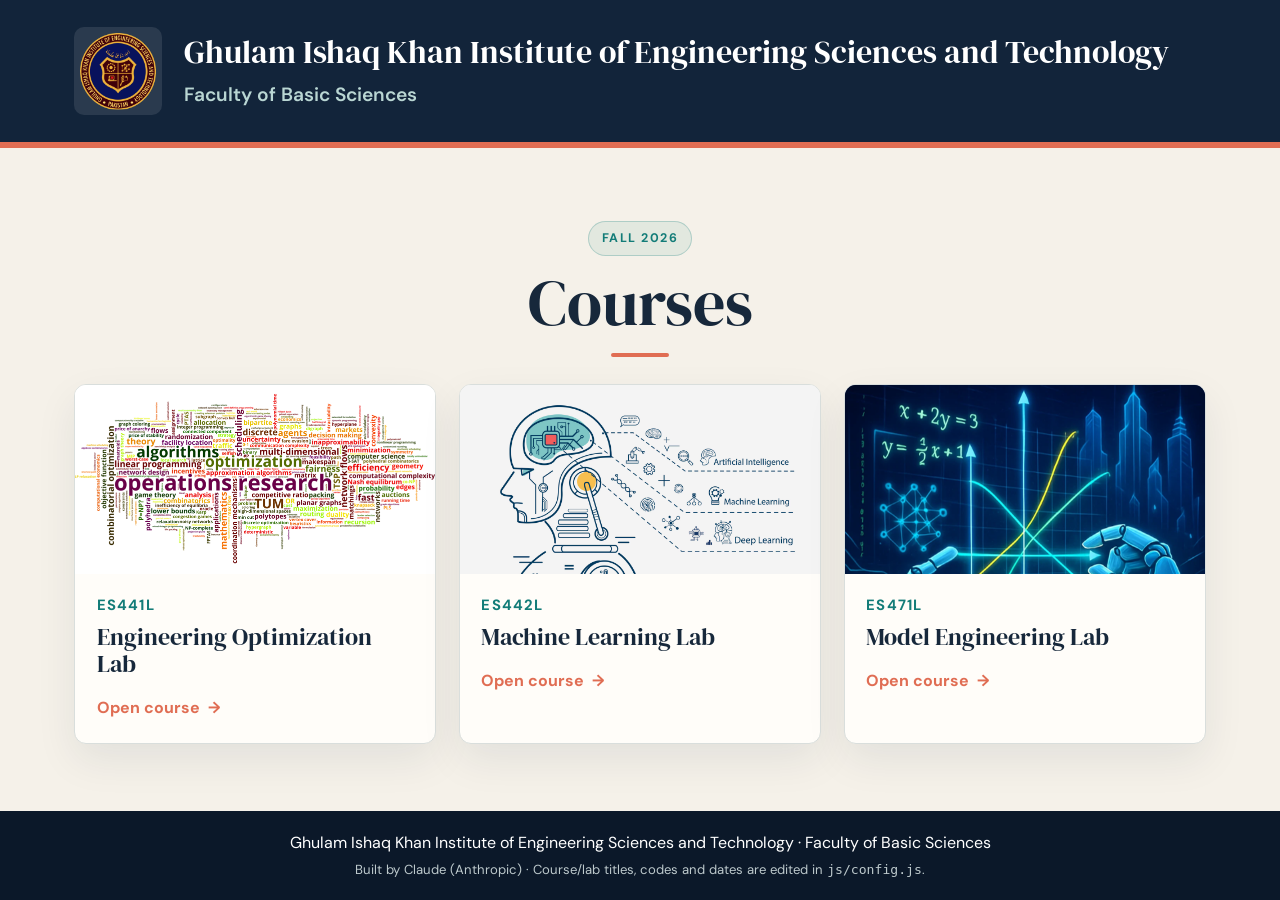
==== index.html @ 9ccc5598 "Add files via upload" ====
<!doctype html>
<html lang="en">
<head>
<meta charset="utf-8">
<meta name="viewport" content="width=device-width,initial-scale=1">
<title>GIKI — FBS Lab Portal</title>
<link rel="preconnect" href="https://fonts.googleapis.com">
<link rel="preconnect" href="https://fonts.gstatic.com" crossorigin>
<link href="https://fonts.googleapis.com/css2?family=DM+Sans:wght@400;500;600;700&family=DM+Serif+Display&display=swap" rel="stylesheet">
<link rel="stylesheet" href="css/style.css">
</head>
<body class="home-page">

<header class="site-header">
  <div class="header-inner">
    <img src="assets/giki-logo.png" alt="GIKI crest" class="logo" onerror="this.style.display='none'">
    <div>
      <div class="institution">Ghulam Ishaq Khan Institute of Engineering Sciences and Technology</div>
      <div class="faculty">Faculty of Basic Sciences</div>
    </div>
  </div>
</header>

<main class="container">
  <section>
    <div class="section-heading home-heading">
      <span class="eyebrow">Fall 2026</span>
      <h1>Courses</h1>
    </div>
    <div id="course-grid" class="lab-grid"><!-- filled by home.js --></div>
  </section>
</main>

<footer>
  <p>Ghulam Ishaq Khan Institute of Engineering Sciences and Technology · Faculty of Basic Sciences</p>
  <p class="small">Built by Claude (Anthropic) · Course/lab titles, codes and dates are edited in <code>js/config.js</code>.</p>
</footer>

<script src="js/config.js"></script>
<script src="js/home.js" defer></script>
</body>
</html>
---- css/style.css ----
:root {
  --navy: #12243a;
  --navy-deep: #0b1829;
  --teal: #137c78;
  --teal-dark: #0e615e;
  --coral: #e06d53;
  --cream: #f5f1e9;
  --paper: #fffdf9;
  --ink: #17283b;
  --muted: #687589;
  --line: #d9dedc;
  --success: #21734f;
  --danger: #b43e4b;
  --shadow: 0 16px 40px rgba(18, 36, 58, .08);
}

* { box-sizing: border-box; }

body {
  margin: 0;
  background: var(--cream);
  color: var(--ink);
  font-family: "DM Sans", Arial, sans-serif;
  line-height: 1.55;
}

h1, h2, h3 { font-family: "DM Serif Display", Georgia, serif; line-height: 1.12; font-weight: 400; }
h1 { font-size: clamp(2.5rem, 5vw, 4.5rem); margin: .25rem 0 1rem; }
h2 { font-size: 1.7rem; margin: 0; }
h3 { margin: .8rem 0 .35rem; font-size: 1.5rem; }

.site-header { background: var(--navy); color: white; border-bottom: 6px solid var(--coral); }
.header-inner { max-width: 1180px; min-height: 142px; margin: auto; padding: 1.7rem 1.5rem; display: flex; gap: 1.4rem; align-items: center; }
.logo { width: 88px; height: 88px; object-fit: contain; background: rgba(255,255,255,.1); border-radius: 10px; padding: .35rem; }
.institution { font-family: "DM Serif Display", Georgia, serif; font-size: clamp(1.35rem, 2.8vw, 2rem); line-height: 1.2; }
.faculty { margin-top: .55rem; color: #b9d6d3; font-size: clamp(1rem, 1.6vw, 1.2rem); font-weight: 600; }

.container { max-width: 1180px; margin: auto; padding: 3.2rem 1.5rem 5rem; }
.home-page { min-height: 100vh; display: flex; flex-direction: column; overflow-y: hidden; }
.home-page main.container { width: 100%; flex: 1; display: flex; flex-direction: column; justify-content: center; padding: clamp(1.25rem, 4vh, 3.2rem) 1.5rem clamp(1.5rem, 4vh, 4rem); }
.home-page main.container > section { width: 100%; }
.section-heading { margin-bottom: 1.7rem; }
.home-heading { position: relative; max-width: 720px; margin: 0 auto clamp(1rem, 3vh, 2.5rem); padding: .35rem 1rem clamp(.8rem, 2vh, 1.6rem); text-align: center; }
.home-heading::after { content: ""; position: absolute; left: 50%; bottom: 0; width: 58px; height: 4px; border-radius: 99px; background: var(--coral); transform: translateX(-50%); }
.home-heading .eyebrow { display: inline-block; padding: .42rem .8rem; border: 1px solid rgba(19,124,120,.25); border-radius: 999px; background: rgba(19,124,120,.08); }
.home-heading h1 { margin: .7rem 0 0; }
.eyebrow { color: var(--teal); font-weight: 700; letter-spacing: .12em; text-transform: uppercase; font-size: .78rem; }
.site-header .eyebrow { color: var(--coral); }

.lab-grid { display: grid; grid-template-columns: repeat(3, 1fr); gap: 1.4rem; }
.lab-card { display: block; overflow: hidden; background: var(--paper); color: var(--ink); text-decoration: none; border: 1px solid var(--line); border-radius: 12px; box-shadow: var(--shadow); transition: transform .2s ease, box-shadow .2s ease, border-color .2s ease; }
.lab-card:hover { transform: translateY(-5px); box-shadow: 0 20px 44px rgba(18,36,58,.14); border-color: var(--teal); }
.card-image-wrap { height: clamp(120px, 21vh, 190px); display: grid; place-items: center; background: #f4f4f1; overflow: hidden; }
.course-image-es441l { background: #fff; }
.course-image-es442l { background: #f4f4f4; }
.course-image-es471l { background: #071f4d; }
.card-image { width: 100%; height: 100%; object-fit: contain; padding: 0; opacity: 1; }
.lab-card h3, .lab-card p, .card-link { margin-left: 1.35rem; margin-right: 1.35rem; }
.lab-card .course-code { margin-top: 1.25rem; margin-bottom: 0; }
.lab-card h3 { margin-top: .45rem; }
.course-code { color: var(--teal); font-size: .93rem; font-weight: 700; letter-spacing: .08em; text-transform: uppercase; }
.card-link { display: inline-block; margin-top: .8rem; margin-bottom: 1.35rem; color: var(--coral); font-weight: 700; }
.card-link span { display: inline-block; margin-left: .25rem; transition: transform .2s ease; }
.lab-card:hover .card-link span { transform: translateX(4px); }

.back-link { display: inline-block; color: var(--teal-dark); text-decoration: none; font-weight: 700; margin-bottom: 2.4rem; }
.back-link:hover { color: var(--coral); }
.lab-heading { margin-bottom: 2.5rem; border-bottom: 1px solid var(--line); padding-bottom: 1.8rem; }
.lab-heading h1 { margin-bottom: 0; }
.lab-heading #course-code { display: inline-block; margin-bottom: .65rem; font-size: .95rem; }

.course-layout { min-width: 0; display: grid; grid-template-columns: 260px minmax(0, 1fr); gap: 2rem; align-items: stretch; }
.lab-sidebar { min-width: 0; position: sticky; top: 1.5rem; padding: 1.25rem; background: var(--navy); color: white; border-radius: 12px; box-shadow: var(--shadow); }
.sidebar-heading { padding: .4rem .6rem 1rem; }
.sidebar-heading .eyebrow { color: #a9d5d1; }
.sidebar-heading h2 { margin-top: .3rem; }
.lab-nav { display: grid; gap: .35rem; }
.lab-nav-item { width: 100%; display: flex; justify-content: space-between; align-items: center; gap: .75rem; padding: .75rem .7rem; border: 1px solid transparent; border-radius: 7px; background: transparent; color: #d8e3e5; text-align: left; font: inherit; cursor: pointer; transition: background .15s ease, color .15s ease, transform .15s ease; }
.lab-nav-item:hover { background: rgba(255,255,255,.1); color: white; transform: translateX(2px); }
.lab-nav-item.is-selected { background: var(--coral); color: white; font-weight: 700; }
.nav-arrow { opacity: .65; }
.is-selected .nav-arrow { opacity: 1; }

.experiment-list { min-width: 0; }
.experiment-card { min-height: 530px; background: var(--paper); border: 1px solid var(--line); border-radius: 12px; padding: clamp(1.5rem, 3vw, 2.7rem); box-shadow: var(--shadow); }
.open-ended-section { border: 2px solid var(--coral); background: #fff9f5; }
.open-ended-label { display: inline-block; background: var(--coral); color: white; padding: .45rem .75rem; border-radius: 5px; font-weight: 700; margin-bottom: 1.5rem; }
.exp-top { display: flex; align-items: flex-start; justify-content: space-between; gap: 1.5rem; padding-bottom: 2rem; border-bottom: 1px solid var(--line); }
.exp-meta { display: flex; align-items: center; flex-wrap: wrap; gap: .65rem; }
.exp-number { color: var(--teal); font-size: .8rem; font-weight: 700; text-transform: uppercase; letter-spacing: .1em; }
.weightage-badge { display: inline-flex; align-items: center; min-height: 30px; padding: .3rem .6rem; border: 1px solid #8fc4bd; border-radius: 6px; background: #e6f4f1; color: var(--teal-dark); font-size: .75rem; font-weight: 800; letter-spacing: .04em; white-space: nowrap; }
.weightage-badge.weightage-open { border-color: #e3a08e; background: #fff0eb; color: #a64735; }
.download-slot { min-width: 150px; text-align: right; }

.upload-panel { min-width: 0; margin-top: 2rem; padding: 1.35rem; display: grid; grid-template-columns: 1fr 1.3fr auto; gap: 1rem; align-items: end; background: #f1f6f4; border: 1px solid #d9e8e3; border-radius: 9px; }
label { min-width: 0; }
label { display: grid; gap: .4rem; color: var(--ink); font-size: .84rem; font-weight: 700; }
input[type="text"], input[type="file"] { width: 100%; min-width: 0; min-height: 44px; border: 1px solid #c5d1ce; background: white; border-radius: 6px; padding: .55rem .7rem; color: var(--ink); font: inherit; }
input:focus { outline: 3px solid rgba(19,124,120,.18); border-color: var(--teal); }

.btn { display: inline-flex; align-items: center; justify-content: center; min-height: 44px; border-radius: 6px; padding: .6rem 1.1rem; font: inherit; font-weight: 700; text-decoration: none; cursor: pointer; border: 1px solid transparent; transition: background .15s ease, transform .15s ease; }
.btn:hover { transform: translateY(-1px); }
.btn-primary { background: var(--teal); color: white; }
.btn-primary:hover { background: var(--teal-dark); }
.btn-primary:disabled, .btn-secondary:disabled { opacity: .65; cursor: wait; }
.btn-secondary { background: var(--navy); color: white; }
.btn-secondary:hover { background: var(--navy-deep); }
.message { grid-column: 1 / -1; min-height: 1.2rem; font-size: .9rem; }
.message.success { color: var(--success); font-weight: 700; }
.message.error { color: var(--danger); font-weight: 700; }
.message.small { color: var(--muted); font-size: .82rem; font-weight: 400; }
.empty-note { color: var(--muted); font-style: italic; }

footer { background: var(--navy-deep); color: white; text-align: center; padding: 1.8rem 1rem; }
.home-page footer { padding: 1rem; }
.home-page footer p { margin: .25rem 0; }
.course-page { min-height: 100vh; display: flex; flex-direction: column; overflow: hidden; }
.course-page main.container { width: 100%; flex: 1; min-height: 0; display: flex; flex-direction: column; overflow: hidden; padding: 1.5rem 1.5rem 1.25rem; }
.course-page .back-link { flex: none; margin-bottom: .8rem; }
.course-page .lab-heading { flex: none; margin-bottom: 1rem; padding-bottom: 1rem; }
.course-page .course-layout { flex: 1 1 0; height: 0; min-height: 0; overflow: hidden; align-items: stretch; }
.course-page .lab-sidebar { position: static; overflow: hidden; display: flex; flex-direction: column; }
.course-page .lab-nav { min-height: 0; overflow-x: hidden; overflow-y: auto; }
.course-page .lab-nav { scrollbar-width: none; }
.course-page .lab-nav::-webkit-scrollbar { display: none; }
.course-page .experiment-list { min-height: 0; height: 100%; max-height: 100%; overflow: hidden; }
.course-page .experiment-card { min-height: 0; height: 100%; max-height: 100%; overflow: hidden; padding: 1.5rem; }
.course-page .exp-top { padding-bottom: 1.2rem; }
.course-page .upload-panel { margin-top: 1.2rem; padding: 1rem; }
.course-page footer { padding: .75rem 1rem; }
.course-page footer p { margin: .2rem 0; }

@media (min-width: 851px) {
  .course-page .lab-sidebar,
  .course-page .experiment-list { height: 100%; }
  .course-page .lab-nav { flex: 1; }
}

.small { font-size: .82rem; color: #bdc9cc; }
code { font-family: Consolas, monospace; }

@media (max-width: 850px) {
  .lab-grid { grid-template-columns: 1fr; }
  .course-layout { grid-template-columns: 1fr; }
  .course-page .course-layout { grid-template-rows: auto minmax(0, 1fr); overflow: hidden; }
  .lab-sidebar { position: static; }
  .course-page .lab-nav { display: grid; grid-template-columns: 1fr; overflow-x: hidden; overflow-y: auto; padding-bottom: .25rem; }
  .lab-nav-item { width: 100%; min-width: 0; }
  .upload-panel { grid-template-columns: 1fr; }
  .download-slot { text-align: left; }
  .exp-top { flex-direction: column; }
}

@media (max-width: 520px) {
  .header-inner { min-height: 120px; padding: 1.25rem 1rem; gap: .85rem; }
  .logo { width: 68px; height: 68px; }
  .container { padding: 2.3rem 1rem 4rem; }
  h1 { font-size: 2.6rem; }
  .card-image-wrap { height: 155px; }
  .experiment-card { padding: 1.2rem; }
}
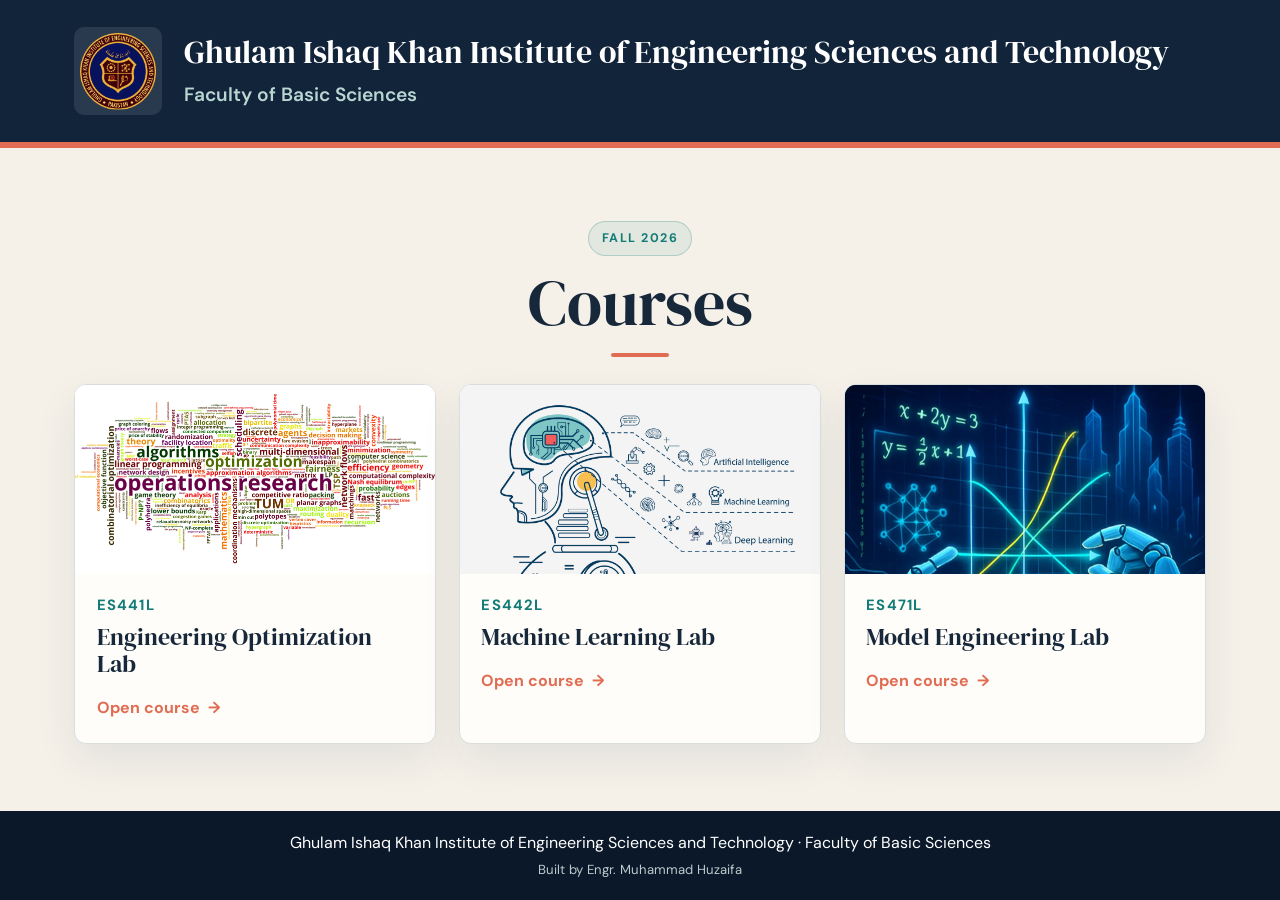
==== commit dbb9b7e5: "Update index.html" ====
--- a/index.html
+++ b/index.html
@@ -33,7 +33,7 @@
 
 <footer>
   <p>Ghulam Ishaq Khan Institute of Engineering Sciences and Technology · Faculty of Basic Sciences</p>
-  <p class="small">Built by Claude (Anthropic) · Course/lab titles, codes and dates are edited in <code>js/config.js</code>.</p>
+  <p class="small">Built by Engr. Muhammad Huzaifa</p>
 </footer>
 
 <script src="js/config.js"></script>
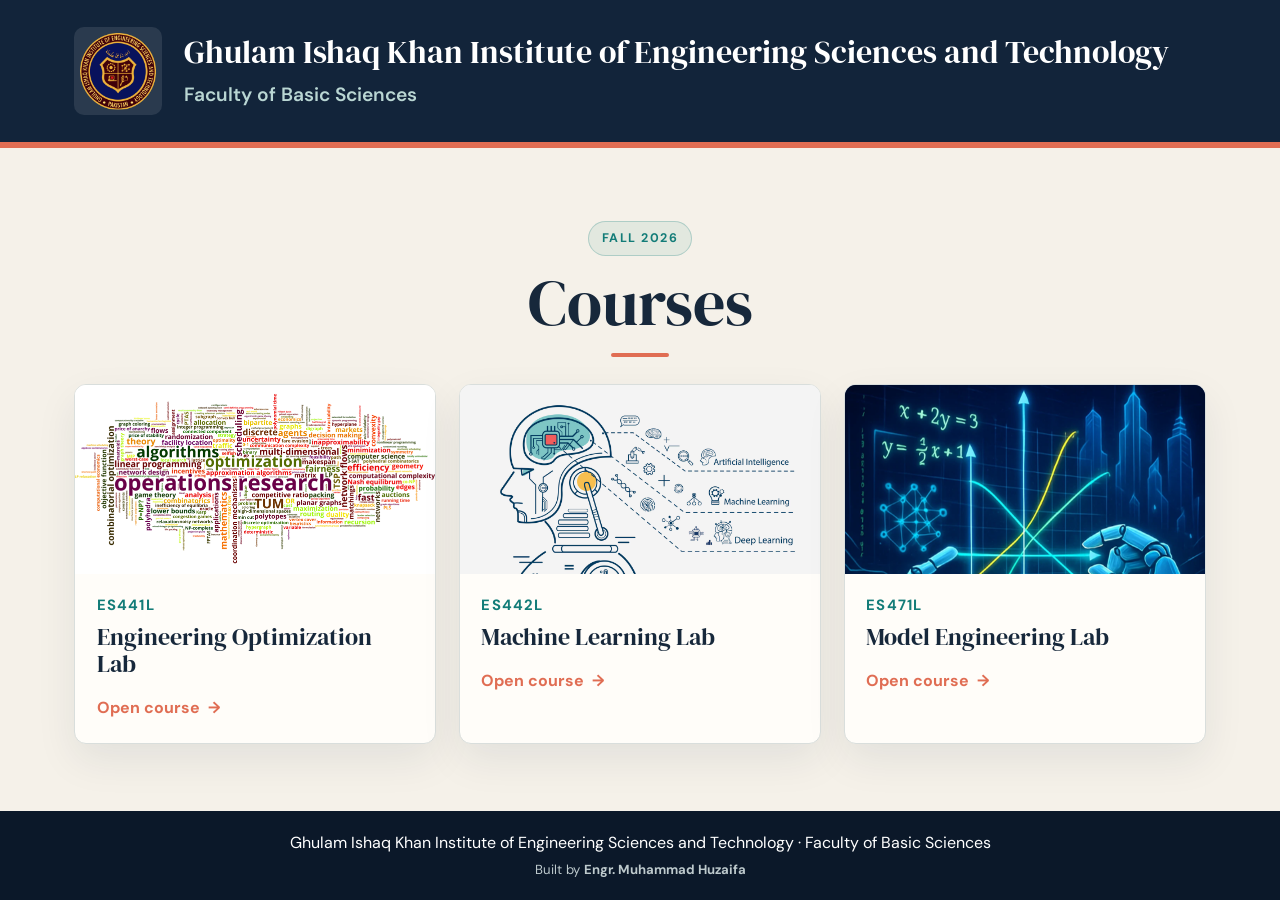
==== commit 851983a0: "Make the website responsive" ====
--- a/index.html
+++ b/index.html
@@ -33,7 +33,7 @@
 
 <footer>
   <p>Ghulam Ishaq Khan Institute of Engineering Sciences and Technology · Faculty of Basic Sciences</p>
-  <p class="small">Built by Engr. Muhammad Huzaifa</p>
+  <p class="small">Built by <strong>Engr. Muhammad Huzaifa</strong></p>
 </footer>
 
 <script src="js/config.js"></script>
--- a/css/style.css
+++ b/css/style.css
@@ -140,12 +140,19 @@
 code { font-family: Consolas, monospace; }
 
 @media (max-width: 850px) {
+  .home-page { overflow-y: visible; }
+  .home-page main.container { justify-content: flex-start; }
   .lab-grid { grid-template-columns: 1fr; }
   .course-layout { grid-template-columns: 1fr; }
-  .course-page .course-layout { grid-template-rows: auto minmax(0, 1fr); overflow: hidden; }
+  .course-page { overflow: visible; }
+  .course-page main.container { display: block; flex: none; height: auto; min-height: 0; overflow: visible; }
+  .course-page .course-layout { display: block; flex: none; height: auto; overflow: visible; }
   .lab-sidebar { position: static; }
-  .course-page .lab-nav { display: grid; grid-template-columns: 1fr; overflow-x: hidden; overflow-y: auto; padding-bottom: .25rem; }
-  .lab-nav-item { width: 100%; min-width: 0; }
+  .course-page .lab-sidebar { margin-bottom: 1rem; overflow: visible; }
+  .course-page .lab-nav { display: flex; gap: .45rem; overflow-x: auto; overflow-y: hidden; padding-bottom: .25rem; }
+  .lab-nav-item { width: auto; min-width: max-content; flex: 0 0 auto; }
+  .course-page .experiment-list { height: auto; max-height: none; overflow: visible; }
+  .course-page .experiment-card { height: auto; max-height: none; overflow: visible; }
   .upload-panel { grid-template-columns: 1fr; }
   .download-slot { text-align: left; }
   .exp-top { flex-direction: column; }
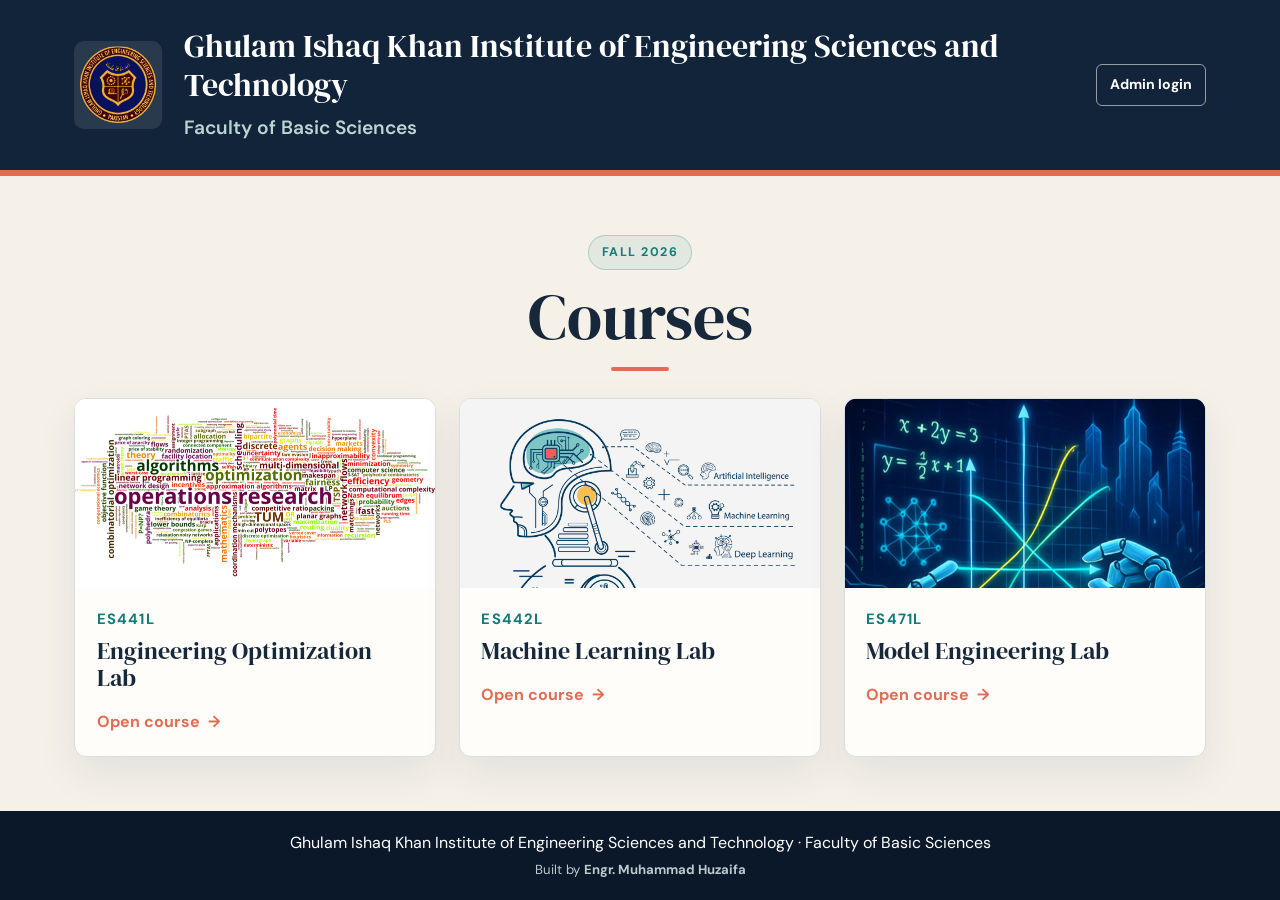
==== commit 79f48e3c: "Major update" ====
--- a/index.html
+++ b/index.html
@@ -18,6 +18,7 @@
       <div class="institution">Ghulam Ishaq Khan Institute of Engineering Sciences and Technology</div>
       <div class="faculty">Faculty of Basic Sciences</div>
     </div>
+    <a class="admin-link" href="admin.html">Admin login</a>
   </div>
 </header>
 
--- a/css/style.css
+++ b/css/style.css
@@ -15,6 +15,7 @@
 }
 
 * { box-sizing: border-box; }
+[hidden] { display: none !important; }
 
 body {
   margin: 0;
@@ -34,6 +35,8 @@
 .logo { width: 88px; height: 88px; object-fit: contain; background: rgba(255,255,255,.1); border-radius: 10px; padding: .35rem; }
 .institution { font-family: "DM Serif Display", Georgia, serif; font-size: clamp(1.35rem, 2.8vw, 2rem); line-height: 1.2; }
 .faculty { margin-top: .55rem; color: #b9d6d3; font-size: clamp(1rem, 1.6vw, 1.2rem); font-weight: 600; }
+.admin-link { margin-left: auto; flex: none; color: white; border: 1px solid rgba(255,255,255,.55); border-radius: 6px; padding: .55rem .8rem; text-decoration: none; font-size: .88rem; font-weight: 700; white-space: nowrap; }
+.admin-link:hover { background: white; color: var(--navy); }
 
 .container { max-width: 1180px; margin: auto; padding: 3.2rem 1.5rem 5rem; }
 .home-page { min-height: 100vh; display: flex; flex-direction: column; overflow-y: hidden; }
@@ -130,6 +133,62 @@
 .course-page footer { padding: .75rem 1rem; }
 .course-page footer p { margin: .2rem 0; }
 
+.admin-topbar, .admin-controls, .admin-lab-heading, .admin-actions { display: flex; align-items: center; justify-content: space-between; gap: 1rem; }
+.admin-topbar-actions { display: flex; align-items: center; gap: .65rem; }
+.admin-topbar { margin-bottom: 2rem; }
+.admin-topbar h1 { margin-bottom: 0; }
+.admin-panel, .admin-lab-card { background: var(--paper); border: 1px solid var(--line); border-radius: 12px; box-shadow: var(--shadow); padding: 1.5rem; }
+.admin-login-panel { width: min(100%, 540px); margin: 2rem auto 0; padding: clamp(1.5rem, 4vw, 2.5rem); border: 1px solid rgba(19,124,120,.18); border-top: 5px solid var(--teal); border-radius: 22px; box-shadow: 0 18px 45px rgba(18,36,58,.1), 0 3px 10px rgba(19,124,120,.06); animation: login-panel-in .45s ease-out both; }
+.admin-login-panel h2 { margin-top: .35rem; }
+.admin-login-intro { margin: .55rem 0 1.5rem; color: var(--muted); }
+.admin-login-form { display: grid; grid-template-columns: 1fr; gap: 1rem; align-items: end; max-width: 480px; }
+.admin-login-form .btn { width: 100%; margin-top: .25rem; }
+.admin-login-form input { min-height: 48px; border-radius: 10px; color: var(--ink); font-weight: 600; transition: border-color .2s ease, box-shadow .2s ease, background-color .2s ease; }
+.admin-login-form input:focus { background: #fffefc; box-shadow: 0 0 0 4px rgba(19,124,120,.1); }
+.admin-login-form input::placeholder { color: #91a09f; }
+.admin-login-form .btn { border-radius: 10px; box-shadow: 0 5px 12px rgba(19,124,120,.18); transition: background .15s ease, transform .15s ease, box-shadow .15s ease; }
+.admin-login-form .btn:hover { box-shadow: 0 8px 16px rgba(19,124,120,.24); }
+.admin-login-form label { font-weight: 700; }
+.admin-controls { margin-bottom: 1.5rem; }
+.admin-controls label { max-width: 420px; width: 100%; }
+.admin-labs { display: grid; gap: 1rem; }
+.admin-lab-heading { align-items: flex-start; }
+.admin-lab-heading h2 { margin-top: .3rem; }
+.admin-title-line { display: flex; align-items: center; gap: .45rem; }
+.admin-title-line h2 { margin-bottom: 0; }
+.icon-btn { width: 32px; height: 32px; display: inline-grid; place-items: center; flex: none; border: 1px solid var(--line); border-radius: 50%; background: white; color: var(--teal-dark); font-size: 1.05rem; line-height: 1; cursor: pointer; transition: background .15s ease, color .15s ease, transform .15s ease; }
+.icon-btn:hover { background: var(--teal); color: white; transform: translateY(-1px); }
+.title-editor { display: flex; align-items: end; gap: .55rem; flex: 1 1 100%; }
+.title-editor label { flex: 1 1 auto; }
+.title-editor-actions { display: flex; gap: .45rem; }
+.title-editor-actions .btn { white-space: nowrap; }
+.upload-status { padding: .35rem .6rem; border-radius: 5px; font-size: .8rem; }
+.upload-status.is-open { background: #e6f4f1; color: var(--teal-dark); }
+.upload-status.is-closed { background: #fff0eb; color: #a64735; }
+.admin-actions { align-items: end; flex-wrap: wrap; margin-top: 1rem; }
+.admin-actions label { flex: 1 1 240px; }
+.admin-actions .btn { white-space: nowrap; }
+.admin-actions .save-title { align-self: end; }
+select { width: 100%; min-height: 44px; border: 1px solid #c5d1ce; background: white; border-radius: 6px; padding: .55rem .7rem; color: var(--ink); font: inherit; }
+
+@keyframes login-panel-in {
+  from { opacity: 0; transform: translateY(10px); }
+  to { opacity: 1; transform: translateY(0); }
+}
+
+@media (prefers-reduced-motion: reduce) {
+  .admin-login-panel, .admin-login-form input, .admin-login-form .btn { animation: none; transition: none; }
+}
+
+@media (min-width: 851px) {
+  .admin-page { min-height: 100vh; display: flex; flex-direction: column; }
+  .admin-page .admin-container { width: 100%; flex: 1; }
+  .admin-page footer { padding: .75rem 1rem; }
+  .admin-page:has(#login-panel:not([hidden])) { height: 100vh; overflow: hidden; }
+  .admin-page:has(#login-panel:not([hidden])) .admin-container { overflow: hidden; padding-top: 1.25rem; padding-bottom: 1.25rem; }
+  .admin-page:has(#login-panel:not([hidden])) .admin-login-panel { margin-top: 1rem; padding: 1.5rem; }
+}
+
 @media (min-width: 851px) {
   .course-page .lab-sidebar,
   .course-page .experiment-list { height: 100%; }
@@ -156,11 +215,44 @@
   .upload-panel { grid-template-columns: 1fr; }
   .download-slot { text-align: left; }
   .exp-top { flex-direction: column; }
+  .admin-topbar, .admin-controls { align-items: flex-start; flex-direction: column; }
+  .admin-topbar-actions { width: 100%; }
+  .admin-topbar-actions .btn { flex: 1; }
+  .admin-actions { align-items: stretch; flex-direction: column; }
+  .admin-actions .btn { width: 100%; }
+  .admin-page h1 { font-size: 2.35rem; }
+  .admin-page h2 { font-size: 1.45rem; }
+  .admin-page .admin-container { padding-top: 2rem; }
+  .admin-panel, .admin-lab-card { padding: .95rem; }
+  .admin-controls { margin-bottom: .8rem; gap: .55rem; }
+  .admin-labs { gap: .7rem; }
+  .admin-lab-heading { gap: .7rem; }
+  .admin-lab-heading h2 { overflow-wrap: anywhere; }
+  .admin-message, .admin-lab-card .message { overflow-wrap: anywhere; }
+  .admin-actions { gap: .55rem; margin-top: .7rem; }
+  .admin-page .admin-actions label { flex: 0 0 auto; gap: .25rem; }
+  .admin-page .admin-actions input { height: 40px; min-height: 40px; padding: .4rem .55rem; }
+  .title-editor { align-items: stretch; flex-direction: column; gap: .45rem; }
+  .title-editor-actions { width: 100%; }
+  .title-editor-actions .btn { flex: 1; }
 }
 
 @media (max-width: 520px) {
-  .header-inner { min-height: 120px; padding: 1.25rem 1rem; gap: .85rem; }
+  .header-inner { min-height: 120px; padding: 1.25rem 1rem; gap: .85rem; flex-wrap: wrap; }
   .logo { width: 68px; height: 68px; }
+  .admin-link { margin-left: auto; }
+  .admin-page h1 { font-size: 2rem; }
+  .admin-page h2 { font-size: 1.3rem; }
+  .admin-page .admin-container { padding-top: 1.5rem; }
+  .admin-login-panel { margin-top: 1rem; border-radius: 17px; }
+  .admin-login-intro { font-size: .9rem; }
+  .admin-lab-heading { align-items: flex-start; flex-direction: column; }
+  .upload-status { align-self: flex-start; }
+  .admin-controls { margin-bottom: .6rem; }
+  .admin-labs { gap: .55rem; }
+  .admin-lab-card { padding: .8rem; }
+  .admin-actions { gap: .45rem; margin-top: .55rem; }
+  .admin-page .admin-actions label { flex-basis: auto; }
   .container { padding: 2.3rem 1rem 4rem; }
   h1 { font-size: 2.6rem; }
   .card-image-wrap { height: 155px; }
